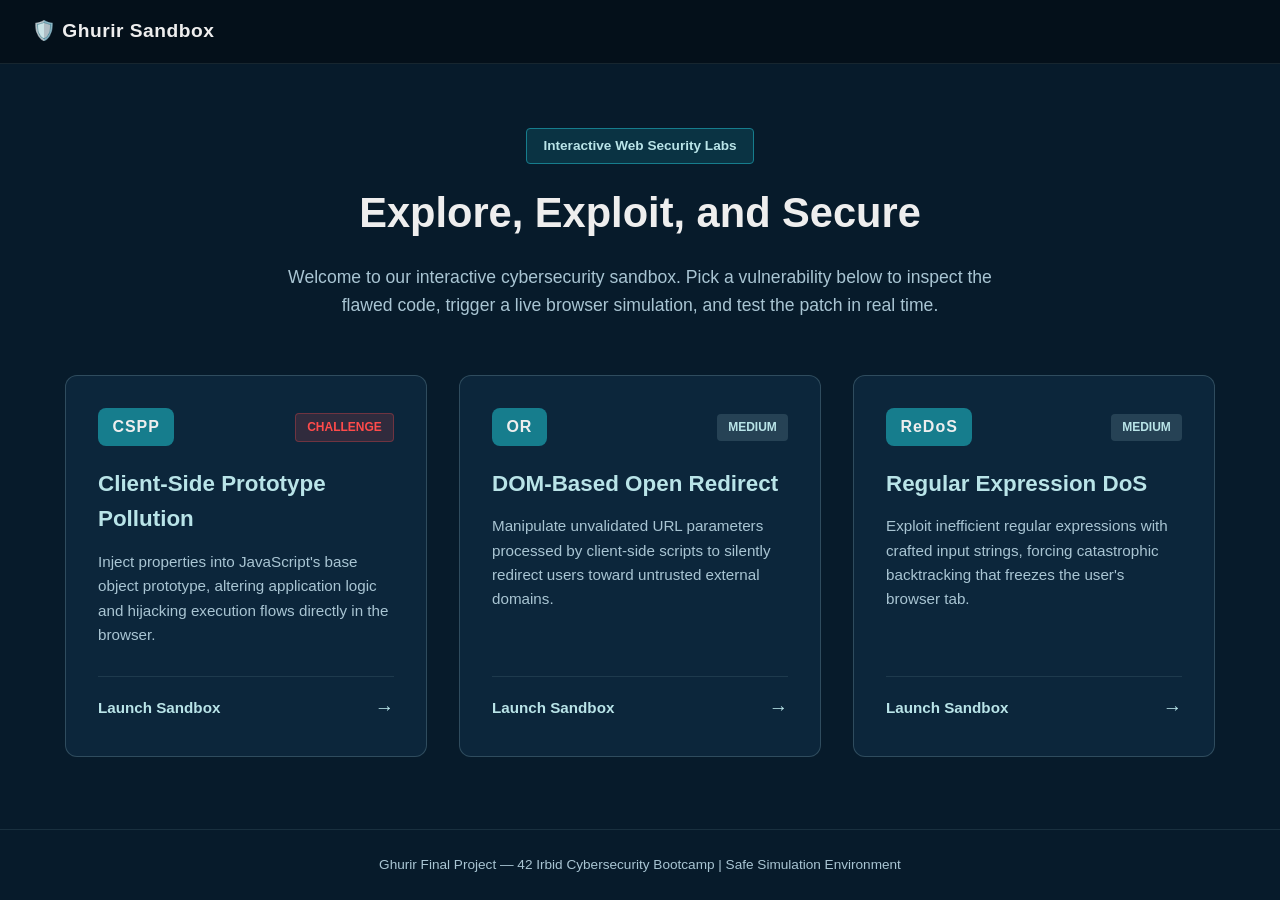
==== index.html @ a9a8cd6f "Add all the project files to the repo's root" ====
<!DOCTYPE html>
<html lang="en">
<head>
    <meta charset="UTF-8">
    <meta name="viewport" content="width=device-width, initial-scale=1.0">
    <title>Ghurir Security Sandbox</title>
    <link rel="stylesheet" href="style.css">
</head>
<body>

    <!-- شريط التنقل العلوي -->
    <nav class="navbar">
        <!-- الشعار الآن يعمل كزر للعودة للصفحة الرئيسية -->
        <a href="index.html" class="logo">🛡️ Ghurir Sandbox</a>
    </nav>

    <!-- القسم الترحيبي -->
    <header class="hero">
        <span class="badge">Interactive Web Security Labs</span>
        <h1>Explore, Exploit, and Secure</h1>
        <p>
            Welcome to our interactive cybersecurity sandbox. Pick a vulnerability below to inspect the flawed code, trigger a live browser simulation, and test the patch in real time.
        </p>
    </header>

    <!-- قسم البطاقات الثلاث -->
    <main class="container">
        <div class="cards-grid">

            <!-- البطاقة الأولى: Prototype Pollution -->
            <a href="lab1.html" class="card" data-lab="Lab 01">
                <div class="card-header">
                    <span class="abbr-badge">CSPP</span>
                    <span class="difficulty-tag hard">Challenge</span>
                </div>
                <h2>Client-Side Prototype Pollution</h2>
                <p>
                    Inject properties into JavaScript's base object prototype, altering application logic and hijacking execution flows directly in the browser.
                </p>
                <div class="card-footer">
                    <span>Launch Sandbox</span>
                    <span class="arrow">→</span>
                </div>
            </a>

            <!-- البطاقة الثانية: Open Redirect -->
            <a href="lab2.html" class="card" data-lab="Lab 02">
                <div class="card-header">
                    <span class="abbr-badge">OR</span>
                    <span class="difficulty-tag medium">Medium</span>
                </div>
                <h2>DOM-Based Open Redirect</h2>
                <p>
                    Manipulate unvalidated URL parameters processed by client-side scripts to silently redirect users toward untrusted external domains.
                </p>
                <div class="card-footer">
                    <span>Launch Sandbox</span>
                    <span class="arrow">→</span>
                </div>
            </a>

            <!-- البطاقة الثالثة: ReDoS -->
            <a href="lab3.html" class="card" data-lab="Lab 03">
                <div class="card-header">
                    <span class="abbr-badge">ReDoS</span>
                    <span class="difficulty-tag medium">Medium</span>
                </div>
                <h2>Regular Expression DoS</h2>
                <p>
                    Exploit inefficient regular expressions with crafted input strings, forcing catastrophic backtracking that freezes the user's browser tab.
                </p>
                <div class="card-footer">
                    <span>Launch Sandbox</span>
                    <span class="arrow">→</span>
                </div>
            </a>

        </div>
    </main>

    <!-- التذييل (تم الإبقاء عليه كما هو) -->
    <footer class="footer">
        <p>Ghurir Final Project — 42 Irbid Cybersecurity Bootcamp | Safe Simulation Environment</p>
    </footer>

    <script src="script.js"></script>
</body>
</html>
---- style.css ----
:root {
    --bg-dark: #071B2B;
    --card-bg: #0c263b;
    --primary-teal: #167D8D;
    --accent-ice: #B9E4E8;
    --text-light: #EEEEEE;
    --text-muted: #a9c5d3;
    --danger-red: #FF4B4B;
    --safe-green: #00E676;
}

* {
    margin: 0;
    padding: 0;
    box-sizing: border-box;
    font-family: 'Segoe UI', Tahoma, Geneva, Verdana, sans-serif;
}

body {
    background-color: var(--bg-dark);
    color: var(--text-light);
    line-height: 1.6;
    display: flex;
    flex-direction: column;
    min-height: 100vh;
}

/* شريط التنقل */
.navbar {
    display: flex;
    padding: 1.2rem 5%;
    background-color: rgba(7, 27, 43, 0.95);
    border-bottom: 1px solid rgba(185, 228, 232, 0.15);
    position: sticky;
    top: 0;
    z-index: 100;
}

/* الشعار كزر للرئيسية */
.logo {
    font-size: 1.3rem;
    font-weight: 700;
    color: var(--accent-ice);
    letter-spacing: 0.5px;
    text-decoration: none; /* إزالة الخط السفلي للرابط */
    transition: color 0.3s ease;
}

.logo:hover {
    color: var(--text-light); /* إضاءة الشعار عند تمرير الماوس */
}

/* القسم الترحيبي */
.hero {
    text-align: center;
    padding: 4rem 1.5rem 2.5rem;
    max-width: 800px;
    margin: 0 auto;
}

.badge {
    display: inline-block;
    background-color: rgba(22, 125, 141, 0.25);
    color: var(--accent-ice);
    border: 1px solid var(--primary-teal);
    padding: 0.3rem 1rem;
    border-radius: 50px;
    font-size: 0.85rem;
    margin-bottom: 1rem;
}

.hero h1 {
    font-size: 2.6rem;
    margin-bottom: 1rem;
    color: var(--text-light);
}

.hero p {
    color: var(--text-muted);
    font-size: 1.1rem;
}

/* شبكة البطاقات */
.container {
    width: 90%;
    max-width: 1150px;
    margin: 1rem auto 4rem;
    flex: 1;
}

.cards-grid {
    display: grid;
    grid-template-columns: repeat(auto-fit, minmax(300px, 1fr));
    gap: 2rem;
}

/* تصميم البطاقة التفاعلية */
.card {
    background-color: var(--card-bg);
    border: 1px solid rgba(185, 228, 232, 0.2);
    border-radius: 12px;
    padding: 2rem;
    text-decoration: none;
    color: var(--text-light);
    display: flex;
    flex-direction: column;
    justify-content: space-between;
    transition: transform 0.3s ease, border-color 0.3s ease, box-shadow 0.3s ease;
    cursor: pointer;
}

.card:hover {
    transform: translateY(-6px);
    border-color: var(--accent-ice);
    box-shadow: 0 10px 25px rgba(0, 0, 0, 0.4);
}

.card-header {
    display: flex;
    justify-content: space-between;
    align-items: center;
    margin-bottom: 1.2rem;
}

.abbr-badge {
    background-color: var(--primary-teal);
    color: var(--text-light);
    font-weight: 700;
    font-size: 1rem;
    padding: 0.4rem 0.9rem;
    border-radius: 8px;
    letter-spacing: 1px;
}

.difficulty-tag {
    font-size: 0.75rem;
    padding: 0.25rem 0.7rem;
    border-radius: 4px;
    font-weight: 600;
    text-transform: uppercase;
}

.difficulty-tag.medium {
    background-color: rgba(185, 228, 232, 0.15);
    color: var(--accent-ice);
}

.difficulty-tag.hard {
    background-color: rgba(255, 75, 75, 0.15);
    color: var(--danger-red);
    border: 1px solid rgba(255, 75, 75, 0.3);
}

.card h2 {
    font-size: 1.4rem;
    margin-bottom: 0.8rem;
    color: var(--accent-ice);
}

.card p {
    color: var(--text-muted);
    font-size: 0.95rem;
    margin-bottom: 1.8rem;
    flex-grow: 1;
}

.card-footer {
    display: flex;
    justify-content: space-between;
    align-items: center;
    padding-top: 1rem;
    border-top: 1px solid rgba(185, 228, 232, 0.1);
    font-weight: 600;
    color: var(--accent-ice);
    font-size: 0.95rem;
}

.card .arrow {
    transition: transform 0.3s ease;
    font-size: 1.2rem;
}

.card:hover .arrow {
    transform: translateX(6px);
}

/* التذييل */
.footer {
    text-align: center;
    padding: 1.5rem;
    border-top: 1px solid rgba(185, 228, 232, 0.1);
    color: var(--text-muted);
    font-size: 0.85rem;
}

/* التجاوب مع الشاشات الصغيرة */
@media (max-width: 768px) {
    .hero h1 {
        font-size: 2rem;
    }
}


/* --- إعدادات صفحات المختبرات (Lab Pages) --- */

.lab-container {
    width: 90%;
    max-width: 1200px;
    margin: 2rem auto;
    flex: 1;
}

.lab-header {
    text-align: center;
    margin-bottom: 2.5rem;
}

.lab-header h1 {
    color: var(--text-light);
    font-size: 2.2rem;
    margin-bottom: 0.5rem;
}

.lab-badges {
    display: flex;
    justify-content: center;
    gap: 1rem;
}

/* قسم النظرية (Theory) */
.article-content {
    max-width: 850px; /* تحديد عرض النص ليكون مريحاً للعين كالمقالات */
    margin: 0 auto 3.5rem auto; /* توسيط المقال في منتصف الشاشة */
    padding: 0 1rem;
}

.article-section {
    margin-bottom: 2.2rem;
}

.article-section h2 {
    color: var(--accent-ice);
    font-size: 1.5rem;
    margin-bottom: 0.8rem;
    font-weight: 600;
}

.article-section p {
    color: var(--text-light);
    font-size: 1.1rem;
    line-height: 1.8; /* زيادة التباعد بين الأسطر لسهولة القراءة */
    opacity: 0.9;
}

/* قسم التفاعل والصندوق الرملي (Sandbox) */
.sandbox-area {
    background-color: rgba(7, 27, 43, 0.5);
    border: 1px solid var(--primary-teal);
    border-radius: 12px;
    padding: 2rem;
    margin-bottom: 3rem;
}

/* أزرار التبديل (Toggle Switch) */
.toggle-container {
    display: flex;
    justify-content: center;
    gap: 1rem;
    margin-bottom: 2rem;
}

.toggle-btn {
    background-color: transparent;
    border: 2px solid var(--text-muted);
    color: var(--text-light);
    padding: 0.6rem 1.5rem;
    border-radius: 50px;
    font-size: 1rem;
    font-weight: bold;
    cursor: pointer;
    transition: all 0.3s ease;
}

.active-vuln {
    background-color: rgba(255, 75, 75, 0.15);
    border-color: var(--danger-red);
    color: var(--danger-red);
}

.active-fixed {
    background-color: rgba(0, 230, 118, 0.15);
    border-color: var(--safe-green);
    color: var(--safe-green);
}

/* تقسيم الكود والتجربة */
.code-and-action {
    display: grid;
    grid-template-columns: 1fr 1fr;
    gap: 2rem;
}

.code-box, .action-box {
    background-color: var(--card-bg);
    padding: 1.5rem;
    border-radius: 10px;
}

.code-box h2, .action-box h2 {
    color: var(--text-light);
    font-size: 1.1rem;
    margin-bottom: 1rem;
}

/* تصميم الكود */
pre {
    background-color: #030d14;
    padding: 1rem;
    border-radius: 8px;
    overflow-x: auto;
    font-family: 'Courier New', Courier, monospace;
    font-size: 0.95rem;
    color: #e6e6e6;
    margin-bottom: 1rem;
}

/* تظليل الأسطر */
.highlight-line {
    display: block;
    padding: 0.2rem 0;
    font-weight: bold;
}

.vuln-line {
    background-color: rgba(255, 75, 75, 0.2);
    border-left: 4px solid var(--danger-red);
    color: #ff9999;
}

.fixed-line {
    background-color: rgba(0, 230, 118, 0.2);
    border-left: 4px solid var(--safe-green);
    color: #99ff99;
}

.code-explanation {
    font-size: 0.9rem;
    color: var(--text-muted);
}

/* أزرار الحمولات (Payloads) */
.payload-buttons {
    display: flex;
    flex-direction: column;
    gap: 0.8rem;
    margin-bottom: 1.5rem;
}

.payload-btn {
    background-color: var(--primary-teal);
    color: var(--text-light);
    border: none;
    padding: 0.8rem;
    border-radius: 6px;
    cursor: pointer;
    font-family: monospace;
    font-size: 0.95rem;
    transition: background-color 0.2s;
}

.payload-btn:hover {
    background-color: #1a96a8;
}

/* مربع النتيجة (Output) */
.output-box {
    background-color: #030d14;
    border: 1px dashed var(--text-muted);
    padding: 1rem;
    border-radius: 8px;
    min-height: 100px;
    font-family: monospace;
    color: var(--text-muted);
}

.attack-success { color: var(--danger-red); }
.attack-blocked { color: var(--safe-green); }

/* قسم المصادر */
.sources-section {
    background-color: var(--card-bg);
    padding: 1.5rem;
    border-radius: 10px;
}

.sources-section h3 {
    color: var(--accent-ice);
    margin-bottom: 0.5rem;
}

.sources-section a {
    color: var(--primary-teal);
    text-decoration: none;
}

.sources-section a:hover {
    text-decoration: underline;
}

@media (max-width: 900px) {
    .theory-grid, .code-and-action {
        grid-template-columns: 1fr;
    }
}

/* ================= Lab 3 & General Custom Layout ================= */
/* الناف بار والشعار */
.navbar {
    display: flex; align-items: center; padding: 1rem 2rem;
    background-color: #04101a; border-bottom: 1px solid rgba(185, 228, 232, 0.1);
}
.logo {
    display: flex; align-items: center; gap: 0.5rem;
    color: #EEEEEE; text-decoration: none; font-size: 1.2rem; font-weight: bold;
}
.shield-icon { font-size: 1.4rem; }

/* الهيدر والبادجات */
.header-content { text-align: center; margin: 2rem 0; }
.header-content h1 { color: #EEEEEE; margin-bottom: 1rem; }
.badges { display: flex; justify-content: center; gap: 1rem; }
.badge { padding: 0.4rem 1rem; border-radius: 4px; font-size: 0.85rem; font-weight: bold; }
.badge-primary { background-color: #167D8D; color: #EEEEEE; }
.badge-secondary { background-color: #071B2B; color: #B9E4E8; border: 1px solid #167D8D; }

/* قسم الشرح النظري (What is it) */
.info-section { max-width: 800px; margin: 0 auto 3rem auto; }
.info-block { margin-bottom: 2rem; }
.info-block h2 { color: #EEEEEE; font-size: 1.2rem; margin-bottom: 0.5rem; }
.info-block p { color: #B9E4E8; line-height: 1.6; }

/* أزرار الفيكس (Vulnerable / Fixed Mode) */
.mode-toggle-container {
    display: flex; justify-content: center; gap: 1rem; margin-bottom: 2rem;
}
.mode-btn {
    display: flex; align-items: center; gap: 0.5rem;
    background-color: transparent; border: 1px solid rgba(185, 228, 232, 0.3);
    color: #EEEEEE; padding: 0.5rem 1.5rem; border-radius: 20px; cursor: pointer;
    transition: all 0.2s;
}
.mode-btn.active { border-color: #167D8D; background-color: rgba(22, 125, 141, 0.1); }
.dot { width: 10px; height: 10px; border-radius: 50%; }
.red-dot { background-color: #ff4d4d; }
.green-dot { background-color: #2e8b57; }

/* التخطيط والعمودين */
.lab-grid { display: grid; grid-template-columns: 1fr 1fr; gap: 2rem; align-items: start; }
.panel {
    background-color: rgba(7, 27, 43, 0.6); border: 1px solid rgba(185, 228, 232, 0.2);
    border-radius: 10px; padding: 1.5rem;
}
.panel h3 { color: #EEEEEE; margin-top: 0; margin-bottom: 1rem;}

/* أزرار البايلود */
.payload-buttons { display: flex; flex-direction: column; gap: 0.8rem; margin-bottom: 1.5rem; }
.payload-btn {
    background-color: #071B2B; color: #EEEEEE; border: 1px solid rgba(185, 228, 232, 0.3);
    padding: 0.85rem; border-radius: 6px; text-align: left; cursor: pointer; transition: 0.2s;
}
.payload-btn:hover { border-color: #167D8D; }

/* صندوق النتيجة والكود */
.result-box, .code-box {
    background-color: #04101a; border: 1px solid rgba(185, 228, 232, 0.2);
    border-radius: 6px; padding: 1rem; color: #B9E4E8; font-family: monospace;
}
.result-box { min-height: 100px; }
.code-box { overflow-x: auto; font-size: 0.9rem; }

/* بوكس Test Page */
.inner-test-page {
    background-color: transparent; border: 1px solid rgba(185, 228, 232, 0.2);
    border-radius: 8px; padding: 1.2rem; margin-bottom: 1.5rem;
}
.test-page-title, .why-fails-title { color: #d4a373 !important; }
.test-form label { display: block; color: #EEEEEE; margin-bottom: 0.5rem; }
.input-group { display: flex; gap: 0.5rem; }
.input-group input {
    flex: 1; padding: 0.6rem; border-radius: 4px; border: 1px solid rgba(185, 228, 232, 0.3);
    background-color: #EEEEEE; color: #071B2B;
}
.submit-btn {
    background-color: #167D8D; color: #EEEEEE; border: none; padding: 0 1.2rem;
    border-radius: 4px; cursor: pointer; font-weight: bold;
}
.divider { border: 0; height: 1px; background: rgba(185, 228, 232, 0.1); margin: 1.5rem 0; }
.explanation-text { color: #EEEEEE; font-size: 0.95rem; line-height: 1.6; }
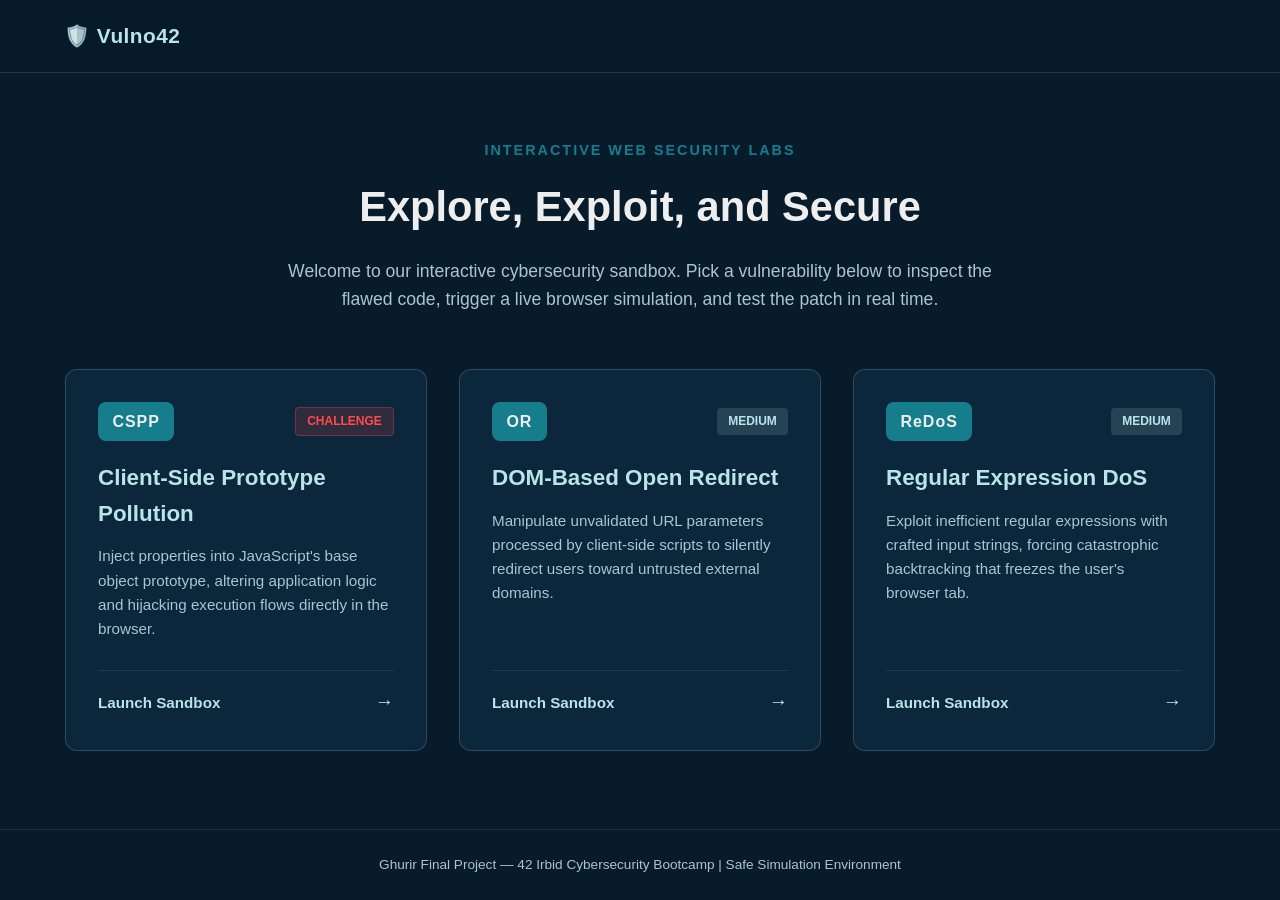
==== commit 3f8a7b7d: "changed the Logo" ====
--- a/index.html
+++ b/index.html
@@ -8,13 +8,13 @@
 </head>
 <body>
 
-    <!-- شريط التنقل العلوي -->
+    <!-- Top Navigation Bar -->
     <nav class="navbar">
-        <!-- الشعار الآن يعمل كزر للعودة للصفحة الرئيسية -->
-        <a href="index.html" class="logo">🛡️ Ghurir Sandbox</a>
+        <!-- Logo acts as a home link -->
+        <a href="index.html" class="logo">🛡️ Vulno42</a>
     </nav>
 
-    <!-- القسم الترحيبي -->
+    <!-- Hero Section -->
     <header class="hero">
         <span class="badge">Interactive Web Security Labs</span>
         <h1>Explore, Exploit, and Secure</h1>
@@ -23,11 +23,11 @@
         </p>
     </header>
 
-    <!-- قسم البطاقات الثلاث -->
+    <!-- Vulnerability Labs Grid -->
     <main class="container">
         <div class="cards-grid">
 
-            <!-- البطاقة الأولى: Prototype Pollution -->
+            <!-- Lab 1 Card: Prototype Pollution -->
             <a href="lab1.html" class="card" data-lab="Lab 01">
                 <div class="card-header">
                     <span class="abbr-badge">CSPP</span>
@@ -43,7 +43,7 @@
                 </div>
             </a>
 
-            <!-- البطاقة الثانية: Open Redirect -->
+            <!-- Lab 2 Card: Open Redirect -->
             <a href="lab2.html" class="card" data-lab="Lab 02">
                 <div class="card-header">
                     <span class="abbr-badge">OR</span>
@@ -59,7 +59,7 @@
                 </div>
             </a>
 
-            <!-- البطاقة الثالثة: ReDoS -->
+            <!-- Lab 3 Card: ReDoS -->
             <a href="lab3.html" class="card" data-lab="Lab 03">
                 <div class="card-header">
                     <span class="abbr-badge">ReDoS</span>
@@ -78,11 +78,11 @@
         </div>
     </main>
 
-    <!-- التذييل (تم الإبقاء عليه كما هو) -->
+    <!-- Footer -->
     <footer class="footer">
         <p>Ghurir Final Project — 42 Irbid Cybersecurity Bootcamp | Safe Simulation Environment</p>
     </footer>
 
     <script src="script.js"></script>
 </body>
-</html>+</html>
--- a/style.css
+++ b/style.css
@@ -25,9 +25,10 @@
     min-height: 100vh;
 }
 
-/* شريط التنقل */
+/* Top Navigation Bar */
 .navbar {
     display: flex;
+    align-items: center;
     padding: 1.2rem 5%;
     background-color: rgba(7, 27, 43, 0.95);
     border-bottom: 1px solid rgba(185, 228, 232, 0.15);
@@ -36,21 +37,28 @@
     z-index: 100;
 }
 
-/* الشعار كزر للرئيسية */
+/* Logo acting as Home button */
 .logo {
+    display: flex;
+    align-items: center;
+    gap: 0.5rem;
     font-size: 1.3rem;
     font-weight: 700;
     color: var(--accent-ice);
     letter-spacing: 0.5px;
-    text-decoration: none; /* إزالة الخط السفلي للرابط */
+    text-decoration: none;
     transition: color 0.3s ease;
 }
 
 .logo:hover {
-    color: var(--text-light); /* إضاءة الشعار عند تمرير الماوس */
-}
-
-/* القسم الترحيبي */
+    color: var(--text-light);
+}
+
+.shield-icon {
+    font-size: 1.4rem;
+}
+
+/* Hero Section */
 .hero {
     text-align: center;
     padding: 4rem 1.5rem 2.5rem;
@@ -58,15 +66,19 @@
     margin: 0 auto;
 }
 
-.badge {
+/* Clean eyebrow heading for homepage (no button appearance) */
+.hero .badge {
     display: inline-block;
-    background-color: rgba(22, 125, 141, 0.25);
-    color: var(--accent-ice);
-    border: 1px solid var(--primary-teal);
-    padding: 0.3rem 1rem;
-    border-radius: 50px;
-    font-size: 0.85rem;
-    margin-bottom: 1rem;
+    background-color: transparent;
+    border: none;
+    padding: 0;
+    border-radius: 0;
+    color: var(--primary-teal);
+    font-size: 0.9rem;
+    font-weight: 700;
+    text-transform: uppercase;
+    letter-spacing: 2px;
+    margin-bottom: 0.8rem;
 }
 
 .hero h1 {
@@ -80,7 +92,7 @@
     font-size: 1.1rem;
 }
 
-/* شبكة البطاقات */
+/* Cards Grid */
 .container {
     width: 90%;
     max-width: 1150px;
@@ -94,7 +106,7 @@
     gap: 2rem;
 }
 
-/* تصميم البطاقة التفاعلية */
+/* Interactive Card Design */
 .card {
     background-color: var(--card-bg);
     border: 1px solid rgba(185, 228, 232, 0.2);
@@ -184,7 +196,7 @@
     transform: translateX(6px);
 }
 
-/* التذييل */
+/* Footer */
 .footer {
     text-align: center;
     padding: 1.5rem;
@@ -193,15 +205,14 @@
     font-size: 0.85rem;
 }
 
-/* التجاوب مع الشاشات الصغيرة */
+/* Mobile Responsiveness */
 @media (max-width: 768px) {
     .hero h1 {
         font-size: 2rem;
     }
 }
 
-
-/* --- إعدادات صفحات المختبرات (Lab Pages) --- */
+/* ================= Lab Pages Styles ================= */
 
 .lab-container {
     width: 90%;
@@ -218,19 +229,47 @@
 .lab-header h1 {
     color: var(--text-light);
     font-size: 2.2rem;
-    margin-bottom: 0.5rem;
+    margin-bottom: 0.8rem;
 }
 
 .lab-badges {
     display: flex;
     justify-content: center;
     gap: 1rem;
-}
-
-/* قسم النظرية (Theory) */
+    flex-wrap: wrap;
+}
+
+/* Clickable Lab Badges with Hover Border Glow */
+.lab-badge-link,
+.lab-badges .badge,
+.badges .badge {
+    display: inline-block;
+    background-color: rgba(22, 125, 141, 0.15);
+    color: var(--accent-ice);
+    border: 1px solid var(--primary-teal);
+    padding: 0.4rem 1.1rem;
+    border-radius: 50px;
+    font-size: 0.85rem;
+    font-weight: 600;
+    text-decoration: none;
+    cursor: pointer;
+    transition: all 0.3s ease;
+}
+
+.lab-badge-link:hover,
+.lab-badges .badge:hover,
+.badges .badge:hover {
+    border-color: var(--accent-ice);
+    color: var(--text-light);
+    background-color: rgba(22, 125, 141, 0.3);
+    box-shadow: 0 0 14px rgba(185, 228, 232, 0.55);
+    transform: translateY(-2px);
+}
+
+/* Theory Section */
 .article-content {
-    max-width: 850px; /* تحديد عرض النص ليكون مريحاً للعين كالمقالات */
-    margin: 0 auto 3.5rem auto; /* توسيط المقال في منتصف الشاشة */
+    max-width: 850px;
+    margin: 0 auto 3.5rem auto;
     padding: 0 1rem;
 }
 
@@ -248,11 +287,11 @@
 .article-section p {
     color: var(--text-light);
     font-size: 1.1rem;
-    line-height: 1.8; /* زيادة التباعد بين الأسطر لسهولة القراءة */
+    line-height: 1.8;
     opacity: 0.9;
 }
 
-/* قسم التفاعل والصندوق الرملي (Sandbox) */
+/* Interactive Sandbox Area */
 .sandbox-area {
     background-color: rgba(7, 27, 43, 0.5);
     border: 1px solid var(--primary-teal);
@@ -261,39 +300,58 @@
     margin-bottom: 3rem;
 }
 
-/* أزرار التبديل (Toggle Switch) */
-.toggle-container {
+/* Unified Mode Toggle Buttons (Vulnerable & Fixed) */
+.toggle-container,
+.mode-toggle-container {
     display: flex;
     justify-content: center;
-    gap: 1rem;
+    gap: 1.2rem;
     margin-bottom: 2rem;
 }
 
-.toggle-btn {
-    background-color: transparent;
-    border: 2px solid var(--text-muted);
-    color: var(--text-light);
-    padding: 0.6rem 1.5rem;
+.toggle-btn,
+.mode-btn {
+    display: inline-flex;
+    align-items: center;
+    gap: 0.5rem;
+    background-color: rgba(12, 38, 59, 0.8);
+    border: 2px solid var(--primary-teal);
+    color: var(--text-light);
+    padding: 0.65rem 1.6rem;
     border-radius: 50px;
     font-size: 1rem;
-    font-weight: bold;
+    font-weight: 600;
     cursor: pointer;
-    transition: all 0.3s ease;
-}
-
-.active-vuln {
-    background-color: rgba(255, 75, 75, 0.15);
-    border-color: var(--danger-red);
-    color: var(--danger-red);
-}
-
-.active-fixed {
-    background-color: rgba(0, 230, 118, 0.15);
-    border-color: var(--safe-green);
-    color: var(--safe-green);
-}
-
-/* تقسيم الكود والتجربة */
+    transition: all 0.25s ease;
+}
+
+/* Hover effect: glowing border + slight pop-out */
+.toggle-btn:hover,
+.mode-btn:hover {
+    border-color: var(--accent-ice);
+    box-shadow: 0 0 15px rgba(185, 228, 232, 0.55);
+    transform: scale(1.05);
+}
+
+/* Unified Active State (same colors for both modes) */
+.active-vuln,
+.active-fixed,
+.mode-btn.active {
+    background-color: rgba(22, 125, 141, 0.35);
+    border-color: var(--accent-ice);
+    color: var(--text-light);
+    box-shadow: 0 0 12px rgba(185, 228, 232, 0.35);
+}
+
+.dot {
+    width: 10px;
+    height: 10px;
+    border-radius: 50%;
+}
+.red-dot { background-color: var(--danger-red); }
+.green-dot { background-color: var(--safe-green); }
+
+/* Code & Action Split Layout */
 .code-and-action {
     display: grid;
     grid-template-columns: 1fr 1fr;
@@ -312,7 +370,7 @@
     margin-bottom: 1rem;
 }
 
-/* تصميم الكود */
+/* Code Block Styling */
 pre {
     background-color: #030d14;
     padding: 1rem;
@@ -324,7 +382,7 @@
     margin-bottom: 1rem;
 }
 
-/* تظليل الأسطر */
+/* Line Highlighting */
 .highlight-line {
     display: block;
     padding: 0.2rem 0;
@@ -348,7 +406,7 @@
     color: var(--text-muted);
 }
 
-/* أزرار الحمولات (Payloads) */
+/* Payload Buttons */
 .payload-buttons {
     display: flex;
     flex-direction: column;
@@ -365,14 +423,14 @@
     cursor: pointer;
     font-family: monospace;
     font-size: 0.95rem;
-    transition: background-color 0.2s;
+    transition: background-color 0.2s ease;
 }
 
 .payload-btn:hover {
     background-color: #1a96a8;
 }
 
-/* مربع النتيجة (Output) */
+/* Output Box */
 .output-box {
     background-color: #030d14;
     border: 1px dashed var(--text-muted);
@@ -386,7 +444,7 @@
 .attack-success { color: var(--danger-red); }
 .attack-blocked { color: var(--safe-green); }
 
-/* قسم المصادر */
+/* Sources Section */
 .sources-section {
     background-color: var(--card-bg);
     padding: 1.5rem;
@@ -408,91 +466,71 @@
 }
 
 @media (max-width: 900px) {
-    .theory-grid, .code-and-action {
+    .theory-grid, .code-and-action, .lab-grid {
         grid-template-columns: 1fr;
     }
 }
 
-/* ================= Lab 3 & General Custom Layout ================= */
-/* الناف بار والشعار */
-.navbar {
-    display: flex; align-items: center; padding: 1rem 2rem;
-    background-color: #04101a; border-bottom: 1px solid rgba(185, 228, 232, 0.1);
-}
-.logo {
-    display: flex; align-items: center; gap: 0.5rem;
-    color: #EEEEEE; text-decoration: none; font-size: 1.2rem; font-weight: bold;
-}
-.shield-icon { font-size: 1.4rem; }
-
-/* الهيدر والبادجات */
+/* ================= Lab 3 Custom Layout ================= */
+
 .header-content { text-align: center; margin: 2rem 0; }
-.header-content h1 { color: #EEEEEE; margin-bottom: 1rem; }
+.header-content h1 { color: var(--text-light); margin-bottom: 1rem; }
 .badges { display: flex; justify-content: center; gap: 1rem; }
-.badge { padding: 0.4rem 1rem; border-radius: 4px; font-size: 0.85rem; font-weight: bold; }
-.badge-primary { background-color: #167D8D; color: #EEEEEE; }
-.badge-secondary { background-color: #071B2B; color: #B9E4E8; border: 1px solid #167D8D; }
-
-/* قسم الشرح النظري (What is it) */
+
+/* Theory Info Section */
 .info-section { max-width: 800px; margin: 0 auto 3rem auto; }
 .info-block { margin-bottom: 2rem; }
-.info-block h2 { color: #EEEEEE; font-size: 1.2rem; margin-bottom: 0.5rem; }
-.info-block p { color: #B9E4E8; line-height: 1.6; }
-
-/* أزرار الفيكس (Vulnerable / Fixed Mode) */
-.mode-toggle-container {
-    display: flex; justify-content: center; gap: 1rem; margin-bottom: 2rem;
-}
-.mode-btn {
-    display: flex; align-items: center; gap: 0.5rem;
-    background-color: transparent; border: 1px solid rgba(185, 228, 232, 0.3);
-    color: #EEEEEE; padding: 0.5rem 1.5rem; border-radius: 20px; cursor: pointer;
-    transition: all 0.2s;
-}
-.mode-btn.active { border-color: #167D8D; background-color: rgba(22, 125, 141, 0.1); }
-.dot { width: 10px; height: 10px; border-radius: 50%; }
-.red-dot { background-color: #ff4d4d; }
-.green-dot { background-color: #2e8b57; }
-
-/* التخطيط والعمودين */
+.info-block h2 { color: var(--text-light); font-size: 1.2rem; margin-bottom: 0.5rem; }
+.info-block p { color: var(--accent-ice); line-height: 1.6; }
+
+/* Two-Column Lab Grid */
 .lab-grid { display: grid; grid-template-columns: 1fr 1fr; gap: 2rem; align-items: start; }
 .panel {
-    background-color: rgba(7, 27, 43, 0.6); border: 1px solid rgba(185, 228, 232, 0.2);
-    border-radius: 10px; padding: 1.5rem;
-}
-.panel h3 { color: #EEEEEE; margin-top: 0; margin-bottom: 1rem;}
-
-/* أزرار البايلود */
-.payload-buttons { display: flex; flex-direction: column; gap: 0.8rem; margin-bottom: 1.5rem; }
-.payload-btn {
-    background-color: #071B2B; color: #EEEEEE; border: 1px solid rgba(185, 228, 232, 0.3);
-    padding: 0.85rem; border-radius: 6px; text-align: left; cursor: pointer; transition: 0.2s;
-}
-.payload-btn:hover { border-color: #167D8D; }
-
-/* صندوق النتيجة والكود */
-.result-box, .code-box {
-    background-color: #04101a; border: 1px solid rgba(185, 228, 232, 0.2);
-    border-radius: 6px; padding: 1rem; color: #B9E4E8; font-family: monospace;
-}
-.result-box { min-height: 100px; }
-.code-box { overflow-x: auto; font-size: 0.9rem; }
-
-/* بوكس Test Page */
+    background-color: rgba(7, 27, 43, 0.6);
+    border: 1px solid rgba(185, 228, 232, 0.2);
+    border-radius: 10px;
+    padding: 1.5rem;
+}
+.panel h3 { color: var(--text-light); margin-top: 0; margin-bottom: 1rem; }
+
+/* Simulation Result & Code Display */
+.result-box {
+    background-color: #04101a;
+    border: 1px solid rgba(185, 228, 232, 0.2);
+    border-radius: 6px;
+    padding: 1rem;
+    color: var(--accent-ice);
+    font-family: monospace;
+    min-height: 100px;
+}
+
+/* Embedded Test Page Box */
 .inner-test-page {
-    background-color: transparent; border: 1px solid rgba(185, 228, 232, 0.2);
-    border-radius: 8px; padding: 1.2rem; margin-bottom: 1.5rem;
+    background-color: transparent;
+    border: 1px solid rgba(185, 228, 232, 0.2);
+    border-radius: 8px;
+    padding: 1.2rem;
+    margin-bottom: 1.5rem;
 }
 .test-page-title, .why-fails-title { color: #d4a373 !important; }
-.test-form label { display: block; color: #EEEEEE; margin-bottom: 0.5rem; }
+.test-form label { display: block; color: var(--text-light); margin-bottom: 0.5rem; }
 .input-group { display: flex; gap: 0.5rem; }
 .input-group input {
-    flex: 1; padding: 0.6rem; border-radius: 4px; border: 1px solid rgba(185, 228, 232, 0.3);
-    background-color: #EEEEEE; color: #071B2B;
+    flex: 1;
+    padding: 0.6rem;
+    border-radius: 4px;
+    border: 1px solid rgba(185, 228, 232, 0.3);
+    background-color: var(--text-light);
+    color: var(--bg-dark);
 }
 .submit-btn {
-    background-color: #167D8D; color: #EEEEEE; border: none; padding: 0 1.2rem;
-    border-radius: 4px; cursor: pointer; font-weight: bold;
+    background-color: var(--primary-teal);
+    color: var(--text-light);
+    border: none;
+    padding: 0 1.2rem;
+    border-radius: 4px;
+    cursor: pointer;
+    font-weight: bold;
 }
 .divider { border: 0; height: 1px; background: rgba(185, 228, 232, 0.1); margin: 1.5rem 0; }
-.explanation-text { color: #EEEEEE; font-size: 0.95rem; line-height: 1.6; }+.explanation-text { color: var(--text-light); font-size: 0.95rem; line-height: 1.6; }
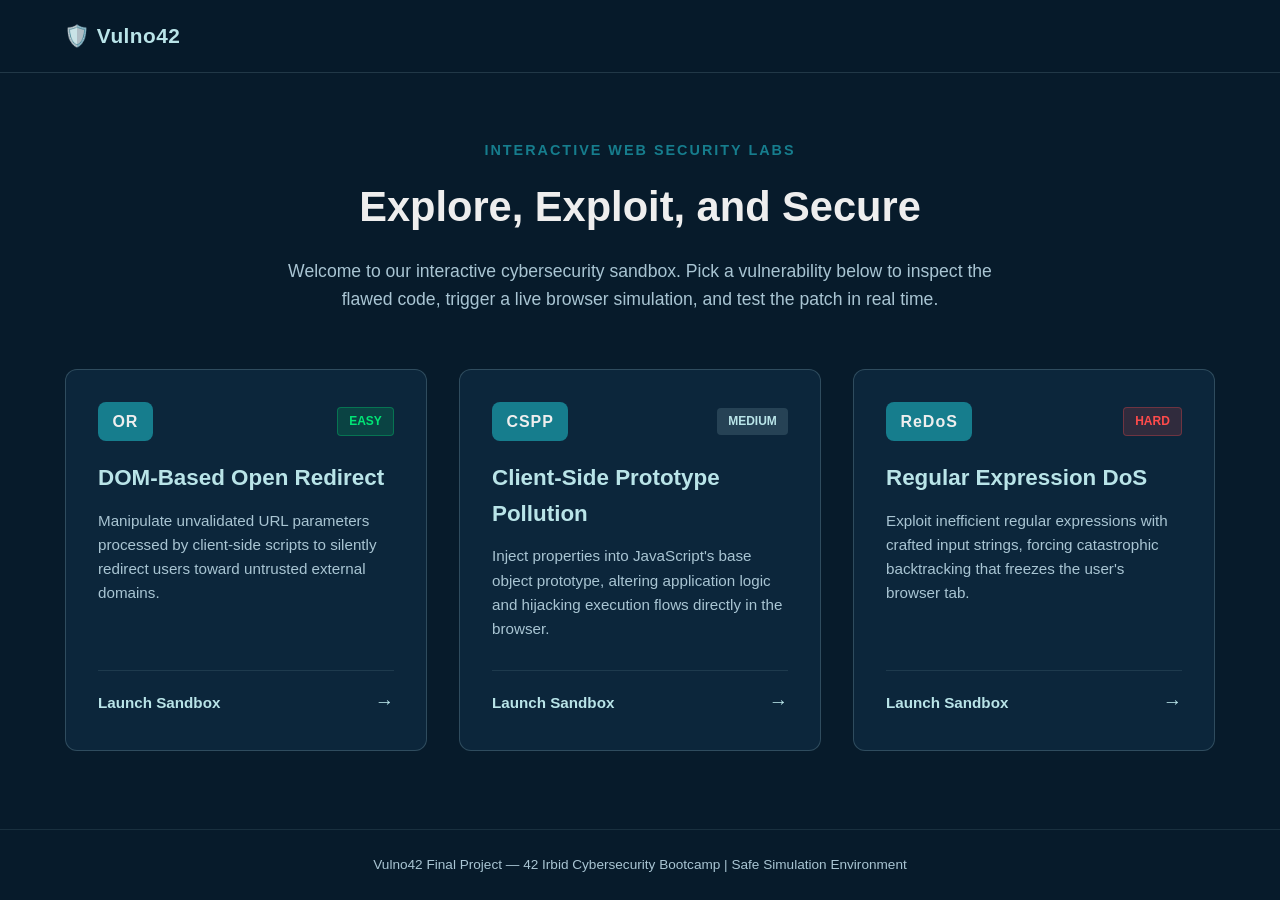
==== commit 24442cd6: "resolve QA issues HP-25, HP-26, HP-27, and lab2-32 - HP-25: Reorder homepage lab cards from Easy to " ====
--- a/index.html
+++ b/index.html
@@ -3,7 +3,7 @@
 <head>
     <meta charset="UTF-8">
     <meta name="viewport" content="width=device-width, initial-scale=1.0">
-    <title>Ghurir Security Sandbox</title>
+    <title>Vulno42 Security Sandbox</title>
     <link rel="stylesheet" href="style.css">
 </head>
 <body>
@@ -27,11 +27,27 @@
     <main class="container">
         <div class="cards-grid">
 
-            <!-- Lab 1 Card: Prototype Pollution -->
-            <a href="lab1.html" class="card" data-lab="Lab 01">
+            <!-- Lab 1 Card: Open Redirect (Easy) -->
+            <a href="lab2.html" class="card" data-lab="Lab 01">
+                <div class="card-header">
+                    <span class="abbr-badge">OR</span>
+                    <span class="difficulty-tag easy">Easy</span>
+                </div>
+                <h2>DOM-Based Open Redirect</h2>
+                <p>
+                    Manipulate unvalidated URL parameters processed by client-side scripts to silently redirect users toward untrusted external domains.
+                </p>
+                <div class="card-footer">
+                    <span>Launch Sandbox</span>
+                    <span class="arrow">→</span>
+                </div>
+            </a>
+
+            <!-- Lab 2 Card: Prototype Pollution (Medium) -->
+            <a href="lab1.html" class="card" data-lab="Lab 02">
                 <div class="card-header">
                     <span class="abbr-badge">CSPP</span>
-                    <span class="difficulty-tag hard">Challenge</span>
+                    <span class="difficulty-tag medium">Medium</span>
                 </div>
                 <h2>Client-Side Prototype Pollution</h2>
                 <p>
@@ -43,27 +59,11 @@
                 </div>
             </a>
 
-            <!-- Lab 2 Card: Open Redirect -->
-            <a href="lab2.html" class="card" data-lab="Lab 02">
-                <div class="card-header">
-                    <span class="abbr-badge">OR</span>
-                    <span class="difficulty-tag medium">Medium</span>
-                </div>
-                <h2>DOM-Based Open Redirect</h2>
-                <p>
-                    Manipulate unvalidated URL parameters processed by client-side scripts to silently redirect users toward untrusted external domains.
-                </p>
-                <div class="card-footer">
-                    <span>Launch Sandbox</span>
-                    <span class="arrow">→</span>
-                </div>
-            </a>
-
-            <!-- Lab 3 Card: ReDoS -->
+            <!-- Lab 3 Card: ReDoS (Hard) -->
             <a href="lab3.html" class="card" data-lab="Lab 03">
                 <div class="card-header">
                     <span class="abbr-badge">ReDoS</span>
-                    <span class="difficulty-tag medium">Medium</span>
+                    <span class="difficulty-tag hard">Hard</span>
                 </div>
                 <h2>Regular Expression DoS</h2>
                 <p>
@@ -80,9 +80,9 @@
 
     <!-- Footer -->
     <footer class="footer">
-        <p>Ghurir Final Project — 42 Irbid Cybersecurity Bootcamp | Safe Simulation Environment</p>
+        <p>Vulno42 Final Project — 42 Irbid Cybersecurity Bootcamp | Safe Simulation Environment</p>
     </footer>
 
     <script src="script.js"></script>
 </body>
-</html>
+</html>
--- a/style.css
+++ b/style.css
@@ -29,6 +29,8 @@
 .navbar {
     display: flex;
     align-items: center;
+    justify-content: space-between;
+    gap: 1rem;
     padding: 1.2rem 5%;
     background-color: rgba(7, 27, 43, 0.95);
     border-bottom: 1px solid rgba(185, 228, 232, 0.15);
@@ -52,6 +54,31 @@
 
 .logo:hover {
     color: var(--text-light);
+}
+
+/* Visible Back to Home Button on Lab Pages */
+.back-home-btn {
+    display: inline-flex;
+    align-items: center;
+    gap: 0.4rem;
+    padding: 0.45rem 1rem;
+    border-radius: 50px;
+    border: 1px solid var(--primary-teal);
+    background-color: rgba(22, 125, 141, 0.15);
+    color: var(--accent-ice);
+    text-decoration: none;
+    font-size: 0.9rem;
+    font-weight: 600;
+    white-space: nowrap;
+    transition: all 0.25s ease;
+}
+
+.back-home-btn:hover {
+    border-color: var(--accent-ice);
+    color: var(--text-light);
+    background-color: rgba(22, 125, 141, 0.35);
+    box-shadow: 0 0 12px rgba(185, 228, 232, 0.45);
+    transform: translateX(-2px);
 }
 
 .shield-icon {
@@ -102,7 +129,7 @@
 
 .cards-grid {
     display: grid;
-    grid-template-columns: repeat(auto-fit, minmax(300px, 1fr));
+    grid-template-columns: repeat(auto-fit, minmax(min(100%, 280px), 1fr));
     gap: 2rem;
 }
 
@@ -152,6 +179,12 @@
     text-transform: uppercase;
 }
 
+.difficulty-tag.easy {
+    background-color: rgba(0, 230, 118, 0.15);
+    color: var(--safe-green);
+    border: 1px solid rgba(0, 230, 118, 0.3);
+}
+
 .difficulty-tag.medium {
     background-color: rgba(185, 228, 232, 0.15);
     color: var(--accent-ice);
@@ -205,13 +238,6 @@
     font-size: 0.85rem;
 }
 
-/* Mobile Responsiveness */
-@media (max-width: 768px) {
-    .hero h1 {
-        font-size: 2rem;
-    }
-}
-
 /* ================= Lab Pages Styles ================= */
 
 .lab-container {
@@ -244,6 +270,7 @@
 .lab-badges .badge,
 .badges .badge {
     display: inline-block;
+    max-width: 100%;
     background-color: rgba(22, 125, 141, 0.15);
     color: var(--accent-ice);
     border: 1px solid var(--primary-teal);
@@ -252,6 +279,8 @@
     font-size: 0.85rem;
     font-weight: 600;
     text-decoration: none;
+    text-align: center;
+    overflow-wrap: break-word;
     cursor: pointer;
     transition: all 0.3s ease;
 }
@@ -305,6 +334,7 @@
 .mode-toggle-container {
     display: flex;
     justify-content: center;
+    flex-wrap: wrap;
     gap: 1.2rem;
     margin-bottom: 2rem;
 }
@@ -313,6 +343,7 @@
 .mode-btn {
     display: inline-flex;
     align-items: center;
+    justify-content: center;
     gap: 0.5rem;
     background-color: rgba(12, 38, 59, 0.8);
     border: 2px solid var(--primary-teal);
@@ -362,6 +393,8 @@
     background-color: var(--card-bg);
     padding: 1.5rem;
     border-radius: 10px;
+    min-width: 0;
+    max-width: 100%;
 }
 
 .code-box h2, .action-box h2 {
@@ -375,6 +408,7 @@
     background-color: #030d14;
     padding: 1rem;
     border-radius: 8px;
+    max-width: 100%;
     overflow-x: auto;
     font-family: 'Courier New', Courier, monospace;
     font-size: 0.95rem;
@@ -404,6 +438,7 @@
 .code-explanation {
     font-size: 0.9rem;
     color: var(--text-muted);
+    overflow-wrap: break-word;
 }
 
 /* Payload Buttons */
@@ -423,6 +458,7 @@
     cursor: pointer;
     font-family: monospace;
     font-size: 0.95rem;
+    overflow-wrap: break-word;
     transition: background-color 0.2s ease;
 }
 
@@ -439,6 +475,7 @@
     min-height: 100px;
     font-family: monospace;
     color: var(--text-muted);
+    overflow-wrap: break-word;
 }
 
 .attack-success { color: var(--danger-red); }
@@ -449,6 +486,11 @@
     background-color: var(--card-bg);
     padding: 1.5rem;
     border-radius: 10px;
+    overflow-wrap: break-word;
+}
+
+.sources-section ul {
+    padding-left: 1.2rem;
 }
 
 .sources-section h3 {
@@ -459,23 +501,18 @@
 .sources-section a {
     color: var(--primary-teal);
     text-decoration: none;
+    overflow-wrap: break-word;
 }
 
 .sources-section a:hover {
     text-decoration: underline;
 }
 
-@media (max-width: 900px) {
-    .theory-grid, .code-and-action, .lab-grid {
-        grid-template-columns: 1fr;
-    }
-}
-
 /* ================= Lab 3 Custom Layout ================= */
 
 .header-content { text-align: center; margin: 2rem 0; }
 .header-content h1 { color: var(--text-light); margin-bottom: 1rem; }
-.badges { display: flex; justify-content: center; gap: 1rem; }
+.badges { display: flex; justify-content: center; flex-wrap: wrap; gap: 1rem; }
 
 /* Theory Info Section */
 .info-section { max-width: 800px; margin: 0 auto 3rem auto; }
@@ -490,6 +527,8 @@
     border: 1px solid rgba(185, 228, 232, 0.2);
     border-radius: 10px;
     padding: 1.5rem;
+    min-width: 0;
+    max-width: 100%;
 }
 .panel h3 { color: var(--text-light); margin-top: 0; margin-bottom: 1rem; }
 
@@ -502,6 +541,7 @@
     color: var(--accent-ice);
     font-family: monospace;
     min-height: 100px;
+    overflow-wrap: break-word;
 }
 
 /* Embedded Test Page Box */
@@ -511,12 +551,19 @@
     border-radius: 8px;
     padding: 1.2rem;
     margin-bottom: 1.5rem;
+    max-width: 100%;
 }
 .test-page-title, .why-fails-title { color: #d4a373 !important; }
 .test-form label { display: block; color: var(--text-light); margin-bottom: 0.5rem; }
-.input-group { display: flex; gap: 0.5rem; }
+.input-group {
+    display: flex;
+    gap: 0.5rem;
+    width: 100%;
+}
 .input-group input {
     flex: 1;
+    min-width: 0;
+    width: 100%;
     padding: 0.6rem;
     border-radius: 4px;
     border: 1px solid rgba(185, 228, 232, 0.3);
@@ -527,10 +574,79 @@
     background-color: var(--primary-teal);
     color: var(--text-light);
     border: none;
-    padding: 0 1.2rem;
+    padding: 0.6rem 1.2rem;
     border-radius: 4px;
     cursor: pointer;
     font-weight: bold;
+    white-space: nowrap;
 }
 .divider { border: 0; height: 1px; background: rgba(185, 228, 232, 0.1); margin: 1.5rem 0; }
 .explanation-text { color: var(--text-light); font-size: 0.95rem; line-height: 1.6; }
+
+/* ================= Responsive Breakpoints ================= */
+@media (max-width: 900px) {
+    .theory-grid,
+    .code-and-action,
+    .lab-grid {
+        grid-template-columns: 1fr;
+    }
+}
+
+@media (max-width: 768px) {
+    .hero h1 {
+        font-size: 2rem;
+    }
+
+    .lab-container {
+        width: 94%;
+        margin: 1.5rem auto;
+    }
+
+    .lab-header h1 {
+        font-size: 1.6rem;
+    }
+
+    .sandbox-area {
+        padding: 1.2rem;
+    }
+
+    .code-box,
+    .action-box {
+        padding: 1rem;
+    }
+
+    pre {
+        font-size: 0.85rem;
+        padding: 0.8rem;
+    }
+}
+
+@media (max-width: 500px) {
+    .navbar {
+        padding: 1rem 4%;
+    }
+
+    .logo {
+        font-size: 1.1rem;
+    }
+
+    .back-home-btn {
+        font-size: 0.8rem;
+        padding: 0.35rem 0.75rem;
+    }
+
+    .toggle-btn,
+    .mode-btn {
+        width: 100%;
+        padding: 0.6rem 1rem;
+        font-size: 0.95rem;
+    }
+
+    .input-group {
+        flex-direction: column;
+    }
+
+    .submit-btn {
+        width: 100%;
+    }
+}
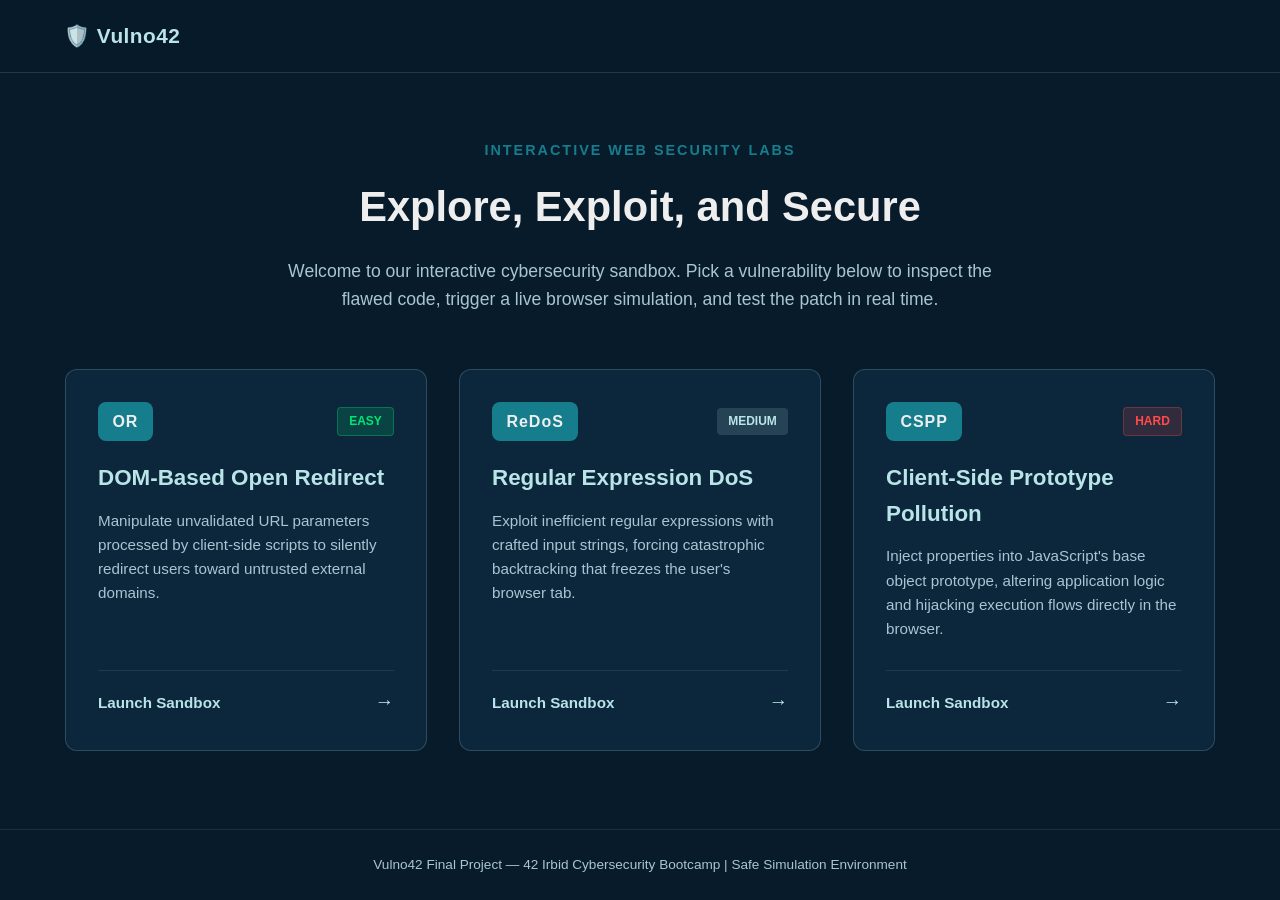
==== commit 99ab23e7: "reorder lab cards by difficulty" ====
--- a/index.html
+++ b/index.html
@@ -28,7 +28,7 @@
         <div class="cards-grid">
 
             <!-- Lab 1 Card: Open Redirect (Easy) -->
-            <a href="lab2.html" class="card" data-lab="Lab 01">
+            <a href="lab1.html" class="card" data-lab="Lab 01">
                 <div class="card-header">
                     <span class="abbr-badge">OR</span>
                     <span class="difficulty-tag easy">Easy</span>
@@ -43,15 +43,15 @@
                 </div>
             </a>
 
-            <!-- Lab 2 Card: Prototype Pollution (Medium) -->
-            <a href="lab1.html" class="card" data-lab="Lab 02">
+            <!-- Lab 2 Card: ReDoS (Medium) -->
+            <a href="lab2.html" class="card" data-lab="Lab 02">
                 <div class="card-header">
-                    <span class="abbr-badge">CSPP</span>
+                    <span class="abbr-badge">ReDoS</span>
                     <span class="difficulty-tag medium">Medium</span>
                 </div>
-                <h2>Client-Side Prototype Pollution</h2>
+                <h2>Regular Expression DoS</h2>
                 <p>
-                    Inject properties into JavaScript's base object prototype, altering application logic and hijacking execution flows directly in the browser.
+                    Exploit inefficient regular expressions with crafted input strings, forcing catastrophic backtracking that freezes the user's browser tab.
                 </p>
                 <div class="card-footer">
                     <span>Launch Sandbox</span>
@@ -59,15 +59,15 @@
                 </div>
             </a>
 
-            <!-- Lab 3 Card: ReDoS (Hard) -->
+            <!-- Lab 3 Card: Prototype Pollution (Hard) -->
             <a href="lab3.html" class="card" data-lab="Lab 03">
                 <div class="card-header">
-                    <span class="abbr-badge">ReDoS</span>
+                    <span class="abbr-badge">CSPP</span>
                     <span class="difficulty-tag hard">Hard</span>
                 </div>
-                <h2>Regular Expression DoS</h2>
+                <h2>Client-Side Prototype Pollution</h2>
                 <p>
-                    Exploit inefficient regular expressions with crafted input strings, forcing catastrophic backtracking that freezes the user's browser tab.
+                    Inject properties into JavaScript's base object prototype, altering application logic and hijacking execution flows directly in the browser.
                 </p>
                 <div class="card-footer">
                     <span>Launch Sandbox</span>
@@ -85,4 +85,4 @@
 
     <script src="script.js"></script>
 </body>
-</html>+</html>
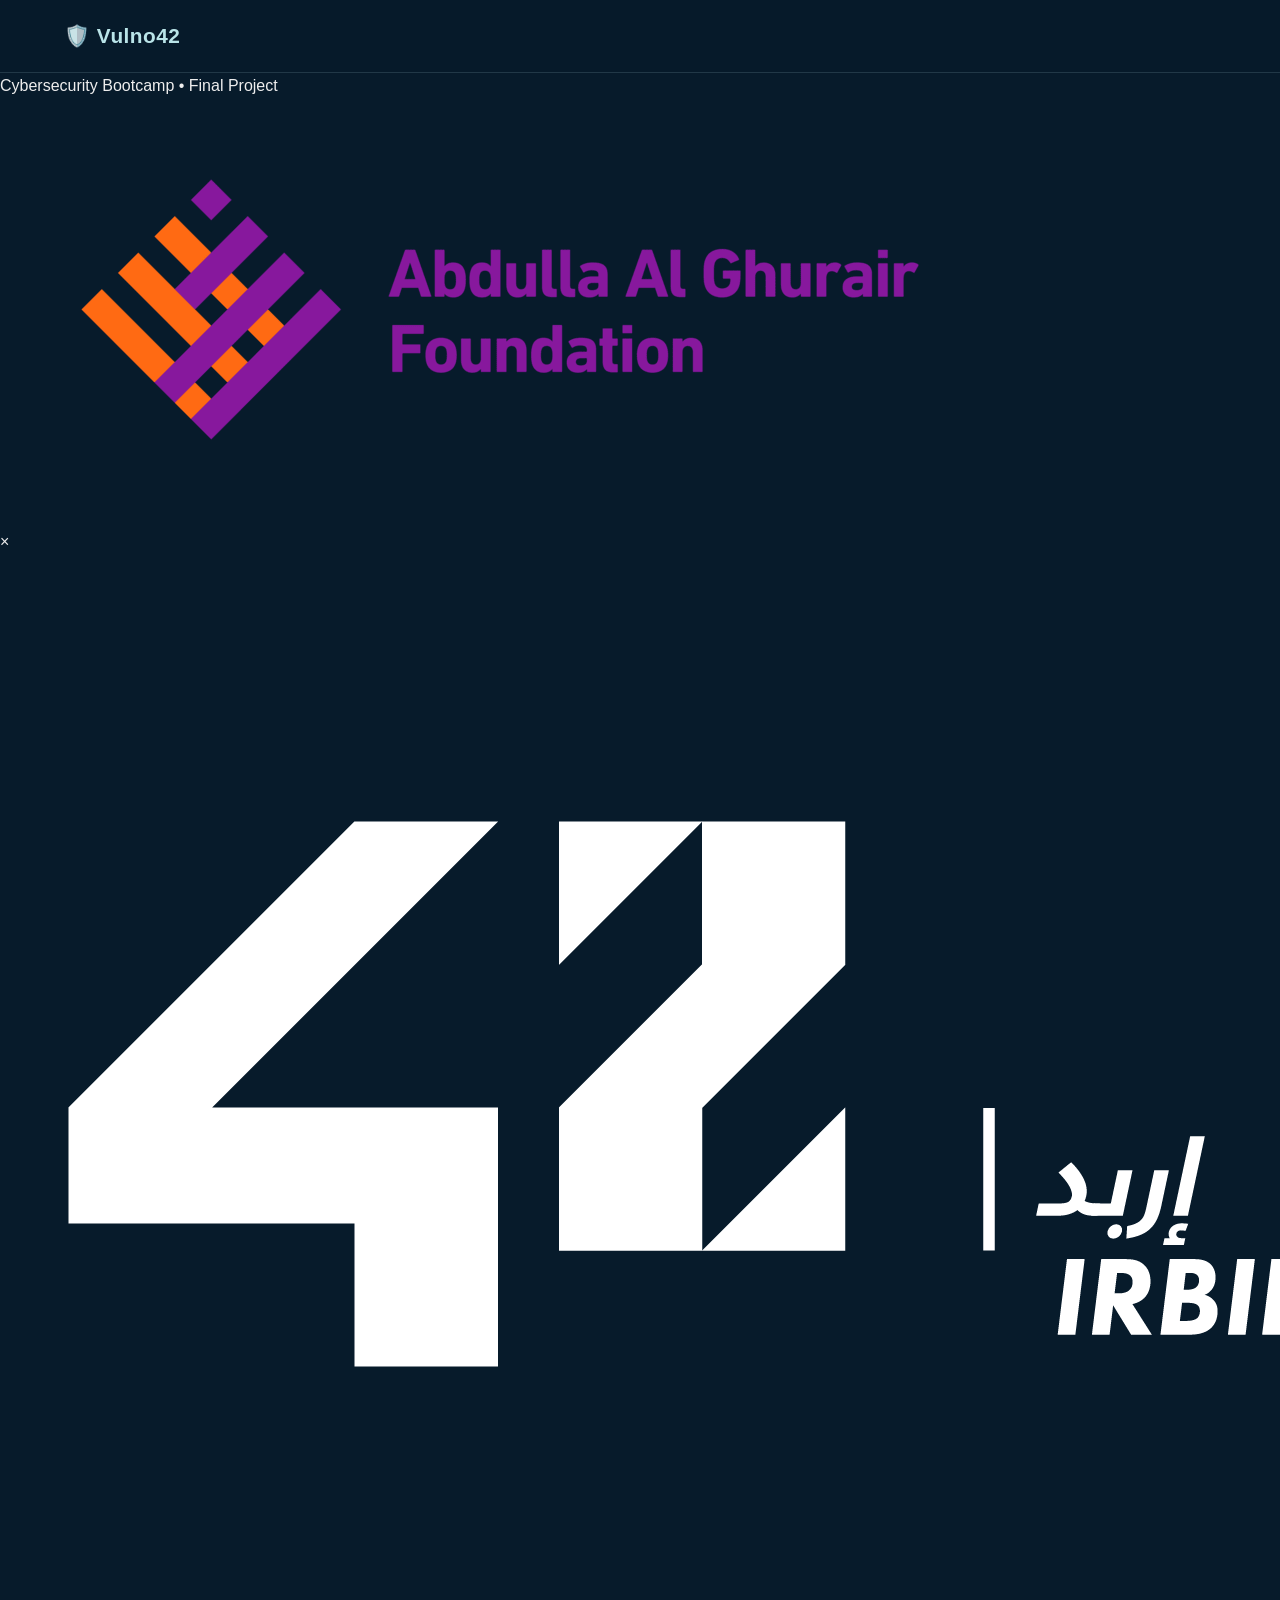
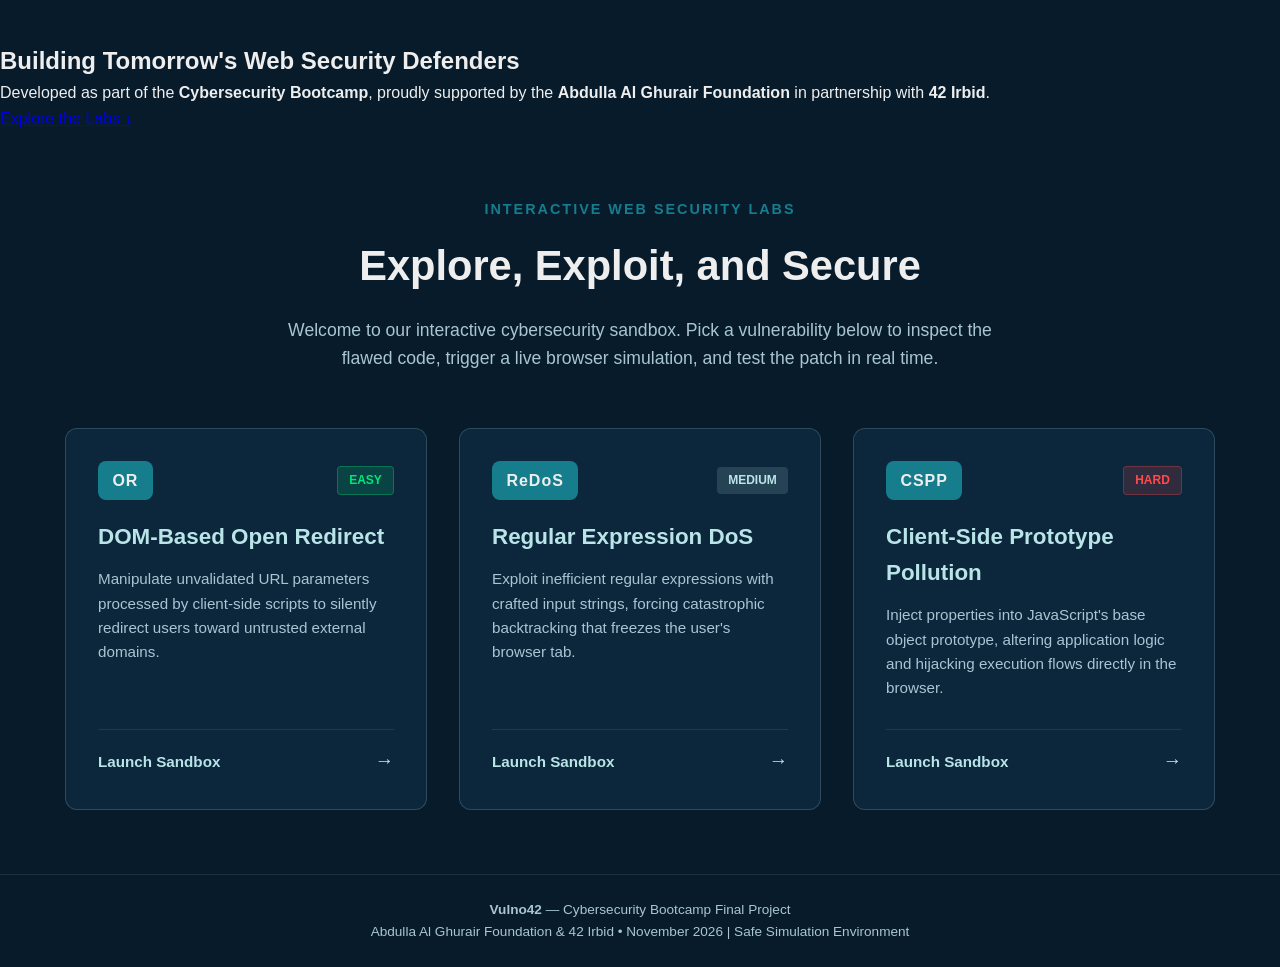
==== commit b8bd28e6: "add partner intro banner with logos and update footer details" ====
--- a/index.html
+++ b/index.html
@@ -14,8 +14,36 @@
         <a href="index.html" class="logo">🛡️ Vulno42</a>
     </nav>
 
+    <!-- Partner Intro Banner (Fades out smoothly on scroll) -->
+    <section id="partner-intro" class="partner-intro">
+        <div class="partner-intro-content">
+            <span class="intro-eyebrow">Cybersecurity Bootcamp &bull; Final Project</span>
+
+            <div class="partner-logos">
+                <div class="logo-pill logo-pill-light">
+                    <img src="assets/agf-logo.webp" alt="Abdulla Al Ghurair Foundation Logo">
+                </div>
+                <span class="logo-divider" aria-hidden="true">&times;</span>
+                <div class="logo-pill logo-pill-dark">
+                    <img src="assets/42-irbid-logo.png" alt="42 Irbid Logo">
+                </div>
+            </div>
+
+            <h2 class="intro-title">Building Tomorrow's Web Security Defenders</h2>
+            <p class="intro-subtitle">
+                Developed as part of the <strong>Cybersecurity Bootcamp</strong>, proudly supported by the
+                <strong>Abdulla Al Ghurair Foundation</strong> in partnership with <strong>42 Irbid</strong>.
+            </p>
+
+            <a href="#labs-section" class="scroll-cue">
+                <span>Explore the Labs</span>
+                <span class="scroll-arrow">↓</span>
+            </a>
+        </div>
+    </section>
+
     <!-- Hero Section -->
-    <header class="hero">
+    <header id="labs-section" class="hero">
         <span class="badge">Interactive Web Security Labs</span>
         <h1>Explore, Exploit, and Secure</h1>
         <p>
@@ -80,7 +108,8 @@
 
     <!-- Footer -->
     <footer class="footer">
-        <p>Vulno42 Final Project — 42 Irbid Cybersecurity Bootcamp | Safe Simulation Environment</p>
+        <p class="footer-main"><strong>Vulno42</strong> &mdash; Cybersecurity Bootcamp Final Project</p>
+        <p class="footer-sub">Abdulla Al Ghurair Foundation &amp; 42 Irbid &bull; November 2026 | Safe Simulation Environment</p>
     </footer>
 
     <script src="script.js"></script>
--- a/style.css
+++ b/style.css
@@ -478,8 +478,8 @@
     overflow-wrap: break-word;
 }
 
-.attack-success { color: var(--danger-red); }
-.attack-blocked { color: var(--safe-green); }
+.attack-success, .output-vuln { color: var(--danger-red); }
+.attack-blocked, .output-fixed { color: var(--safe-green); }
 
 /* Sources Section */
 .sources-section {
@@ -508,8 +508,7 @@
     text-decoration: underline;
 }
 
-/* ================= Lab 3 Custom Layout ================= */
-
+/* ================= Lab 2 (ReDoS) Custom Layout ================= */
 .header-content { text-align: center; margin: 2rem 0; }
 .header-content h1 { color: var(--text-light); margin-bottom: 1rem; }
 .badges { display: flex; justify-content: center; flex-wrap: wrap; gap: 1rem; }
@@ -649,4 +648,4 @@
     .submit-btn {
         width: 100%;
     }
-}+}
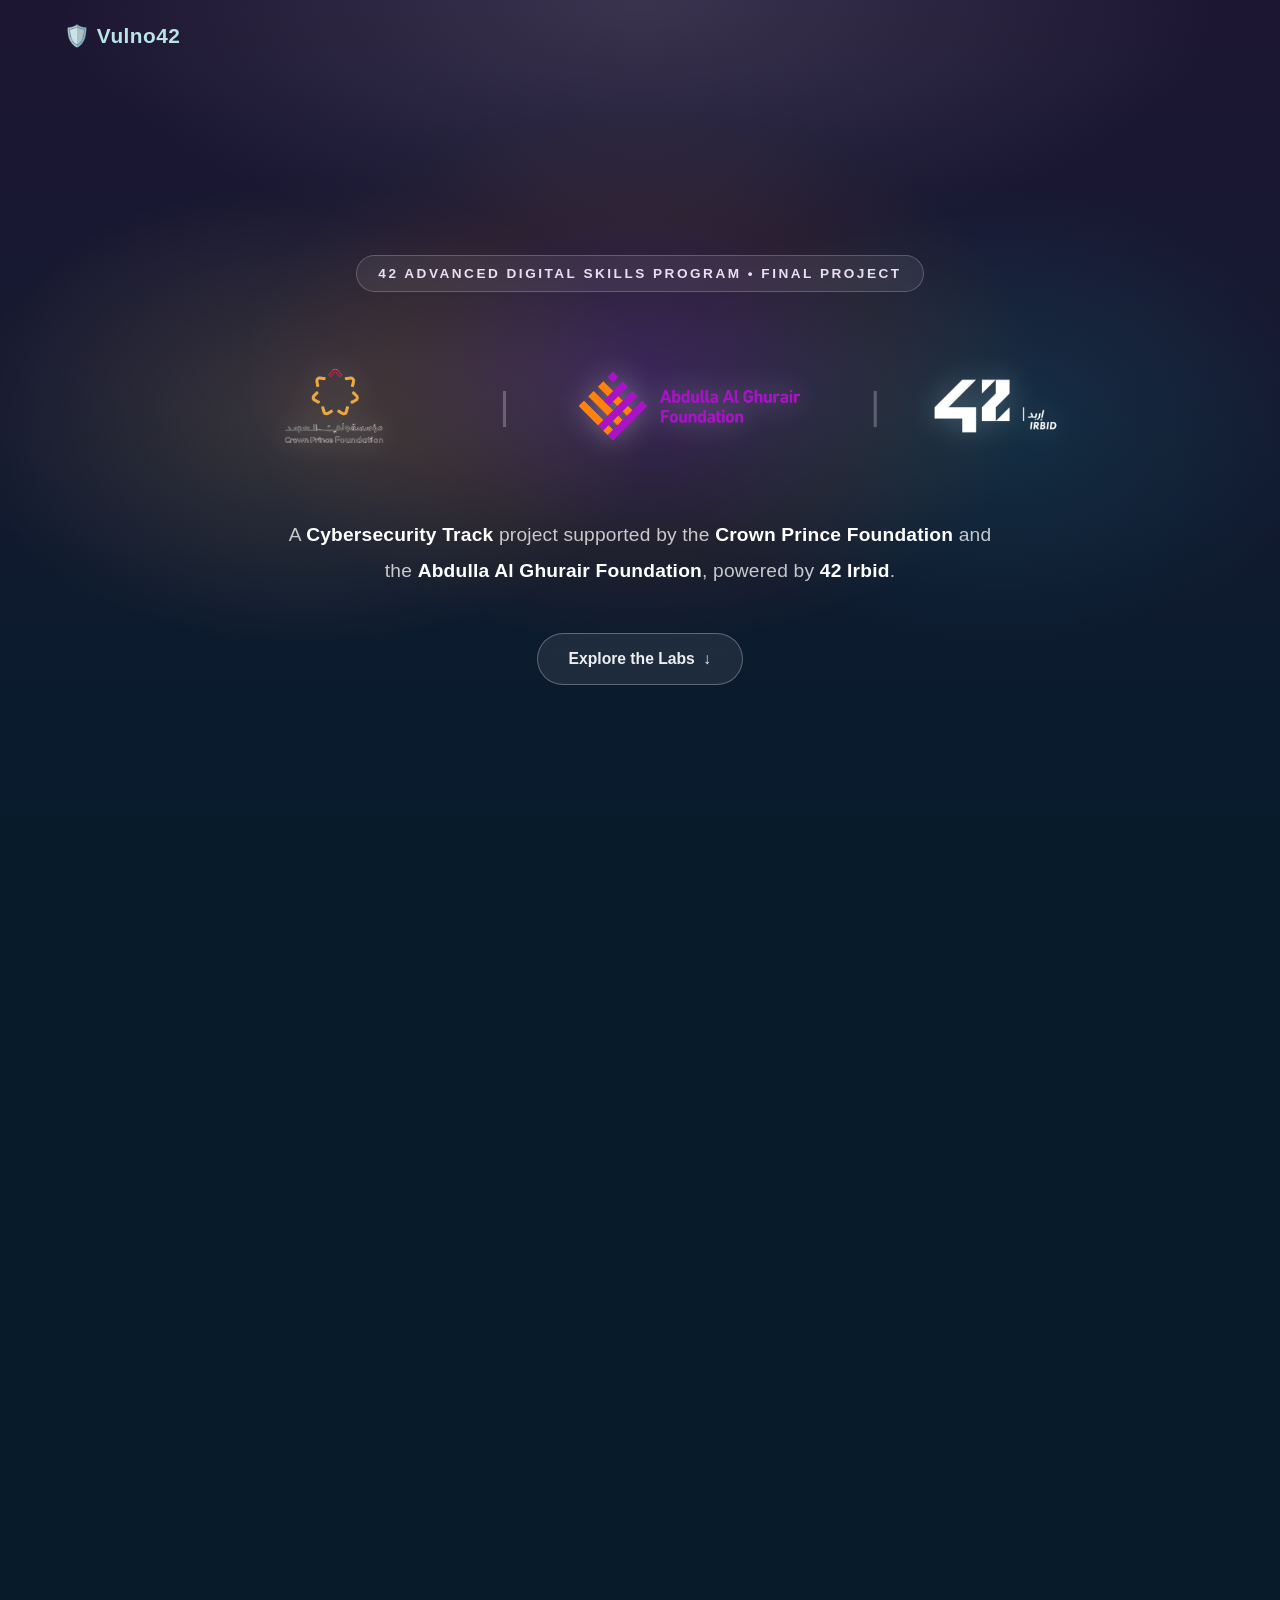
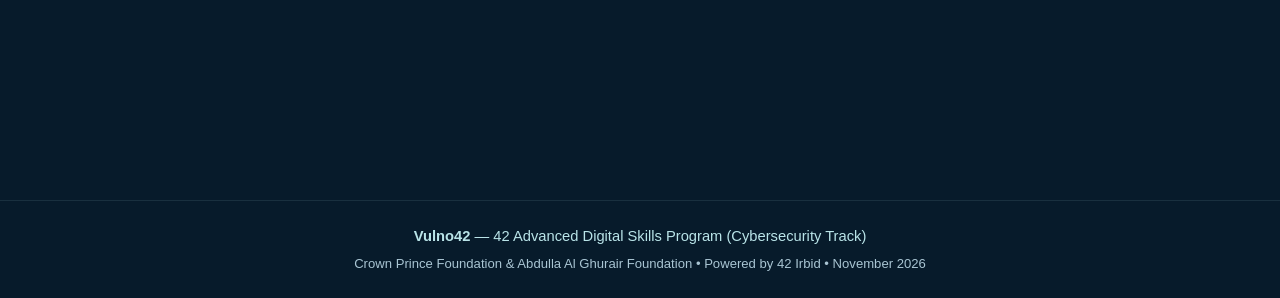
==== commit 7a263c1c: "add CPF logo, two-phase scroll reveal, and official program credits - Add Crown Prince Foundation lo" ====
--- a/index.html
+++ b/index.html
@@ -8,110 +8,114 @@
 </head>
 <body>
 
-    <!-- Top Navigation Bar -->
-    <nav class="navbar">
+    <!-- Top Navigation Bar (Transparent at top on homepage, solid on scroll) -->
+    <nav class="navbar home-navbar">
         <!-- Logo acts as a home link -->
         <a href="index.html" class="logo">🛡️ Vulno42</a>
     </nav>
 
-    <!-- Partner Intro Banner (Fades out smoothly on scroll) -->
-    <section id="partner-intro" class="partner-intro">
-        <div class="partner-intro-content">
-            <span class="intro-eyebrow">Cybersecurity Bootcamp &bull; Final Project</span>
+    <!-- Sticky Scroll Track: Pins the intro while it fades out with scroll -->
+    <div id="intro-track" class="intro-scroll-track">
+        <section id="partner-intro" class="partner-intro">
+            <div class="partner-intro-content">
+                <span class="intro-eyebrow">42 Advanced Digital Skills Program &bull; Final Project</span>
 
-            <div class="partner-logos">
-                <div class="logo-pill logo-pill-light">
-                    <img src="assets/agf-logo.webp" alt="Abdulla Al Ghurair Foundation Logo">
+                <div class="partner-logos">
+                    <img src="assets/cpf-logo.png" alt="Crown Prince Foundation Logo" class="partner-logo logo-cpf">
+                    <span class="logo-divider" aria-hidden="true">|</span>
+                    <img src="assets/agf-logo.webp" alt="Abdulla Al Ghurair Foundation Logo" class="partner-logo logo-agf">
+                    <span class="logo-divider" aria-hidden="true">|</span>
+                    <img src="assets/42-irbid-logo.png" alt="42 Irbid Logo" class="partner-logo logo-42">
                 </div>
-                <span class="logo-divider" aria-hidden="true">&times;</span>
-                <div class="logo-pill logo-pill-dark">
-                    <img src="assets/42-irbid-logo.png" alt="42 Irbid Logo">
-                </div>
+
+                <p class="intro-subtitle">
+                    A <span class="highlight-text">Cybersecurity Track</span> project supported by the
+                    <span class="highlight-text nowrap">Crown Prince Foundation</span> and the
+                    <span class="highlight-text nowrap">Abdulla Al Ghurair Foundation</span>,
+                    powered by <span class="highlight-text nowrap">42 Irbid</span>.
+                </p>
+
+                <a href="#labs-section" id="explore-labs-btn" class="scroll-cue">
+                    <span>Explore the Labs</span>
+                    <span class="scroll-arrow">↓</span>
+                </a>
             </div>
+        </section>
+    </div>
 
-            <h2 class="intro-title">Building Tomorrow's Web Security Defenders</h2>
-            <p class="intro-subtitle">
-                Developed as part of the <strong>Cybersecurity Bootcamp</strong>, proudly supported by the
-                <strong>Abdulla Al Ghurair Foundation</strong> in partnership with <strong>42 Irbid</strong>.
+    <!-- Labs Wrapper (Reveals smoothly only after the intro fades out completely) -->
+    <div id="labs-section" class="labs-reveal">
+        <!-- Hero Section -->
+        <header class="hero">
+            <span class="badge">Interactive Web Security Labs</span>
+            <h1>Explore, Exploit, and Secure</h1>
+            <p>
+                Welcome to our interactive cybersecurity sandbox. Pick a vulnerability below to inspect the flawed code, trigger a live browser simulation, and test the patch in real time.
             </p>
+        </header>
 
-            <a href="#labs-section" class="scroll-cue">
-                <span>Explore the Labs</span>
-                <span class="scroll-arrow">↓</span>
-            </a>
-        </div>
-    </section>
+        <!-- Vulnerability Labs Grid -->
+        <main class="container">
+            <div class="cards-grid">
 
-    <!-- Hero Section -->
-    <header id="labs-section" class="hero">
-        <span class="badge">Interactive Web Security Labs</span>
-        <h1>Explore, Exploit, and Secure</h1>
-        <p>
-            Welcome to our interactive cybersecurity sandbox. Pick a vulnerability below to inspect the flawed code, trigger a live browser simulation, and test the patch in real time.
-        </p>
-    </header>
+                <!-- Lab 1 Card: Open Redirect (Easy) -->
+                <a href="lab1.html" class="card" data-lab="Lab 01">
+                    <div class="card-header">
+                        <span class="abbr-badge">OR</span>
+                        <span class="difficulty-tag easy">Easy</span>
+                    </div>
+                    <h2>DOM-Based Open Redirect</h2>
+                    <p>
+                        Manipulate unvalidated URL parameters processed by client-side scripts to silently redirect users toward untrusted external domains.
+                    </p>
+                    <div class="card-footer">
+                        <span>Launch Sandbox</span>
+                        <span class="arrow">→</span>
+                    </div>
+                </a>
 
-    <!-- Vulnerability Labs Grid -->
-    <main class="container">
-        <div class="cards-grid">
+                <!-- Lab 2 Card: ReDoS (Medium) -->
+                <a href="lab2.html" class="card" data-lab="Lab 02">
+                    <div class="card-header">
+                        <span class="abbr-badge">ReDoS</span>
+                        <span class="difficulty-tag medium">Medium</span>
+                    </div>
+                    <h2>Regular Expression DoS</h2>
+                    <p>
+                        Exploit inefficient regular expressions with crafted input strings, forcing catastrophic backtracking that freezes the user's browser tab.
+                    </p>
+                    <div class="card-footer">
+                        <span>Launch Sandbox</span>
+                        <span class="arrow">→</span>
+                    </div>
+                </a>
 
-            <!-- Lab 1 Card: Open Redirect (Easy) -->
-            <a href="lab1.html" class="card" data-lab="Lab 01">
-                <div class="card-header">
-                    <span class="abbr-badge">OR</span>
-                    <span class="difficulty-tag easy">Easy</span>
-                </div>
-                <h2>DOM-Based Open Redirect</h2>
-                <p>
-                    Manipulate unvalidated URL parameters processed by client-side scripts to silently redirect users toward untrusted external domains.
-                </p>
-                <div class="card-footer">
-                    <span>Launch Sandbox</span>
-                    <span class="arrow">→</span>
-                </div>
-            </a>
+                <!-- Lab 3 Card: Prototype Pollution (Hard) -->
+                <a href="lab3.html" class="card" data-lab="Lab 03">
+                    <div class="card-header">
+                        <span class="abbr-badge">CSPP</span>
+                        <span class="difficulty-tag hard">Hard</span>
+                    </div>
+                    <h2>Client-Side Prototype Pollution</h2>
+                    <p>
+                        Inject properties into JavaScript's base object prototype, altering application logic and hijacking execution flows directly in the browser.
+                    </p>
+                    <div class="card-footer">
+                        <span>Launch Sandbox</span>
+                        <span class="arrow">→</span>
+                    </div>
+                </a>
 
-            <!-- Lab 2 Card: ReDoS (Medium) -->
-            <a href="lab2.html" class="card" data-lab="Lab 02">
-                <div class="card-header">
-                    <span class="abbr-badge">ReDoS</span>
-                    <span class="difficulty-tag medium">Medium</span>
-                </div>
-                <h2>Regular Expression DoS</h2>
-                <p>
-                    Exploit inefficient regular expressions with crafted input strings, forcing catastrophic backtracking that freezes the user's browser tab.
-                </p>
-                <div class="card-footer">
-                    <span>Launch Sandbox</span>
-                    <span class="arrow">→</span>
-                </div>
-            </a>
-
-            <!-- Lab 3 Card: Prototype Pollution (Hard) -->
-            <a href="lab3.html" class="card" data-lab="Lab 03">
-                <div class="card-header">
-                    <span class="abbr-badge">CSPP</span>
-                    <span class="difficulty-tag hard">Hard</span>
-                </div>
-                <h2>Client-Side Prototype Pollution</h2>
-                <p>
-                    Inject properties into JavaScript's base object prototype, altering application logic and hijacking execution flows directly in the browser.
-                </p>
-                <div class="card-footer">
-                    <span>Launch Sandbox</span>
-                    <span class="arrow">→</span>
-                </div>
-            </a>
-
-        </div>
-    </main>
+            </div>
+        </main>
+    </div>
 
     <!-- Footer -->
     <footer class="footer">
-        <p class="footer-main"><strong>Vulno42</strong> &mdash; Cybersecurity Bootcamp Final Project</p>
-        <p class="footer-sub">Abdulla Al Ghurair Foundation &amp; 42 Irbid &bull; November 2026 | Safe Simulation Environment</p>
+        <p class="footer-main"><strong>Vulno42</strong> &mdash; 42 Advanced Digital Skills Program (Cybersecurity Track)</p>
+        <p class="footer-sub">Crown Prince Foundation &amp; Abdulla Al Ghurair Foundation &bull; Powered by 42 Irbid &bull; November 2026</p>
     </footer>
 
     <script src="script.js"></script>
 </body>
-</html>
+</html>
--- a/style.css
+++ b/style.css
@@ -7,6 +7,29 @@
     --text-muted: #a9c5d3;
     --danger-red: #FF4B4B;
     --safe-green: #00E676;
+}
+
+/* Sleek dark custom scrollbar matching Vulno42 theme */
+html {
+    scrollbar-width: thin;
+    scrollbar-color: var(--primary-teal) var(--bg-dark);
+}
+
+::-webkit-scrollbar {
+    width: 8px;
+}
+
+::-webkit-scrollbar-track {
+    background: var(--bg-dark);
+}
+
+::-webkit-scrollbar-thumb {
+    background-color: rgba(22, 125, 141, 0.55);
+    border-radius: 10px;
+}
+
+::-webkit-scrollbar-thumb:hover {
+    background-color: var(--accent-ice);
 }
 
 * {
@@ -649,3 +672,256 @@
         width: 100%;
     }
 }
+/* ================= Smooth Scroll & Partner Intro Section ================= */
+html {
+    scroll-behavior: smooth;
+}
+
+/* Transparent navbar at top of homepage so the gradient flows seamlessly behind it */
+.navbar.home-navbar {
+    position: fixed;
+    top: 0;
+    left: 0;
+    width: 100%;
+    background-color: transparent;
+    border-bottom: 1px solid transparent;
+    transition: background-color 0.35s ease, border-color 0.35s ease, backdrop-filter 0.35s ease;
+}
+
+.navbar.home-navbar.scrolled {
+    background-color: rgba(7, 27, 43, 0.95);
+    border-bottom: 1px solid rgba(185, 228, 232, 0.15);
+    backdrop-filter: blur(10px);
+}
+
+/* Outer scroll track creates scroll room while the intro stays pinned in place */
+.intro-scroll-track {
+    position: relative;
+    height: 175vh;
+}
+
+.partner-intro {
+    position: sticky;
+    top: 0;
+    height: 100vh;
+    width: 100%;
+    z-index: 2;
+    display: flex;
+    align-items: center;
+    justify-content: center;
+    text-align: center;
+    padding: 5.5rem 2rem 3rem;
+    /* Logo-inspired ambient palette (soft gold + royal plum + subtle orange) melting into #071B2B */
+    background:
+        radial-gradient(ellipse 38% 36% at 24% 46%, rgba(212, 170, 102, 0.20) 0%, transparent 72%),
+        radial-gradient(ellipse 42% 40% at 50% 42%, rgba(148, 72, 188, 0.30) 0%, rgba(242, 118, 46, 0.08) 46%, transparent 74%),
+        radial-gradient(ellipse 36% 36% at 78% 46%, rgba(22, 125, 141, 0.22) 0%, transparent 72%),
+        radial-gradient(ellipse 65% 40% at 50% 0%, rgba(240, 230, 250, 0.14) 0%, transparent 70%),
+        linear-gradient(180deg, #1d1633 0%, #141930 46%, #0a1b2d 80%, #071B2B 100%);
+    will-change: opacity;
+}
+
+.partner-intro-content {
+    max-width: 1100px;
+    width: 100%;
+    margin: 0 auto;
+    display: flex;
+    flex-direction: column;
+    align-items: center;
+    will-change: transform;
+}
+
+.intro-eyebrow {
+    display: inline-block;
+    font-size: 0.85rem;
+    font-weight: 600;
+    letter-spacing: 2.5px;
+    text-transform: uppercase;
+    color: #e9dff5;
+    background-color: rgba(255, 255, 255, 0.07);
+    border: 1px solid rgba(224, 210, 245, 0.26);
+    padding: 0.42rem 1.35rem;
+    border-radius: 50px;
+    margin-bottom: 3rem;
+    backdrop-filter: blur(6px);
+}
+
+/* Larger, optically balanced frameless partner logos */
+.partner-logos {
+    display: flex;
+    align-items: center;
+    justify-content: center;
+    gap: 3rem;
+    flex-wrap: wrap;
+    margin-bottom: 2.8rem;
+}
+
+.partner-logo {
+    width: auto;
+    object-fit: contain;
+    display: block;
+    background: transparent;
+    transition: transform 0.3s ease, filter 0.3s ease;
+}
+
+.partner-logo:hover {
+    transform: translateY(-4px) scale(1.04);
+}
+
+/* Individual optical sizing + soft ambient lift so dark logo text reads clearly without boxes */
+.logo-cpf {
+    height: 132px;
+    max-width: 260px;
+    filter: brightness(1.22) contrast(1.08) drop-shadow(0 0 12px rgba(255, 245, 225, 0.34));
+}
+
+.logo-agf {
+    height: 112px;
+    max-width: 360px;
+    filter: brightness(1.22) contrast(1.1) drop-shadow(0 0 14px rgba(255, 245, 255, 0.36));
+}
+
+.logo-42 {
+    height: 104px;
+    max-width: 300px;
+    filter: drop-shadow(0 0 14px rgba(185, 228, 232, 0.3));
+}
+
+.logo-divider {
+    font-size: 2.4rem;
+    font-weight: 200;
+    color: rgba(235, 225, 245, 0.28);
+    user-select: none;
+}
+
+/* Balanced, clean typography with subtle highlights */
+.intro-subtitle {
+    font-size: 1.2rem;
+    font-weight: 400;
+    color: rgba(238, 238, 238, 0.82);
+    max-width: 780px;
+    line-height: 1.85;
+    text-align: center;
+    text-wrap: balance;
+    margin-bottom: 2.8rem;
+    letter-spacing: 0.2px;
+}
+
+.intro-subtitle .highlight-text {
+    color: #ffffff;
+    font-weight: 600;
+}
+
+.nowrap {
+    white-space: nowrap;
+}
+
+.scroll-cue {
+    display: inline-flex;
+    align-items: center;
+    gap: 0.55rem;
+    padding: 0.78rem 1.9rem;
+    border-radius: 50px;
+    background-color: rgba(255, 255, 255, 0.08);
+    border: 1px solid rgba(224, 210, 245, 0.34);
+    color: var(--text-light);
+    text-decoration: none;
+    font-weight: 600;
+    font-size: 0.98rem;
+    backdrop-filter: blur(6px);
+    transition: all 0.25s ease;
+}
+
+.scroll-cue:hover {
+    background-color: rgba(148, 72, 188, 0.26);
+    border-color: var(--accent-ice);
+    box-shadow: 0 0 18px rgba(185, 228, 232, 0.38);
+    transform: translateY(2px);
+}
+
+.scroll-arrow {
+    display: inline-block;
+    animation: gentleBounce 1.8s infinite;
+}
+
+@keyframes gentleBounce {
+    0%, 100% { transform: translateY(0); }
+    50% { transform: translateY(4px); }
+}
+
+/* Labs Section Scroll Reveal Wrapper */
+.labs-reveal {
+    position: relative;
+    z-index: 3;
+    margin-top: -75vh;
+    min-height: 100vh;
+    padding-top: 4.5rem;
+    display: flex;
+    flex-direction: column;
+    justify-content: center;
+}
+
+.labs-reveal .hero,
+.labs-reveal .cards-grid,
+.labs-reveal .card {
+    will-change: opacity, transform;
+}
+
+/* Updated Footer Typography */
+.footer-main {
+    color: var(--accent-ice);
+    font-size: 0.92rem;
+    margin-bottom: 0.3rem;
+}
+
+.footer-sub {
+    color: var(--text-muted);
+    font-size: 0.82rem;
+}
+
+/* Mobile Adjustments for Partner Intro */
+@media (max-width: 768px) {
+    .partner-intro {
+        padding: 5rem 1.2rem 2.5rem;
+    }
+
+    .intro-eyebrow {
+        margin-bottom: 1.8rem;
+        font-size: 0.78rem;
+    }
+
+    .partner-logos {
+        flex-direction: column;
+        gap: 1.5rem;
+        margin-bottom: 1.8rem;
+    }
+
+    .logo-divider {
+        display: none;
+    }
+
+    .logo-cpf {
+        height: 95px;
+    }
+
+    .logo-agf {
+        height: 82px;
+        max-width: 260px;
+    }
+
+    .logo-42 {
+        height: 76px;
+    }
+
+    .intro-subtitle {
+        font-size: 1rem;
+        line-height: 1.7;
+        margin-bottom: 2rem;
+    }
+}
+
+@media (max-width: 480px) {
+    .nowrap {
+        white-space: normal;
+    }
+}
